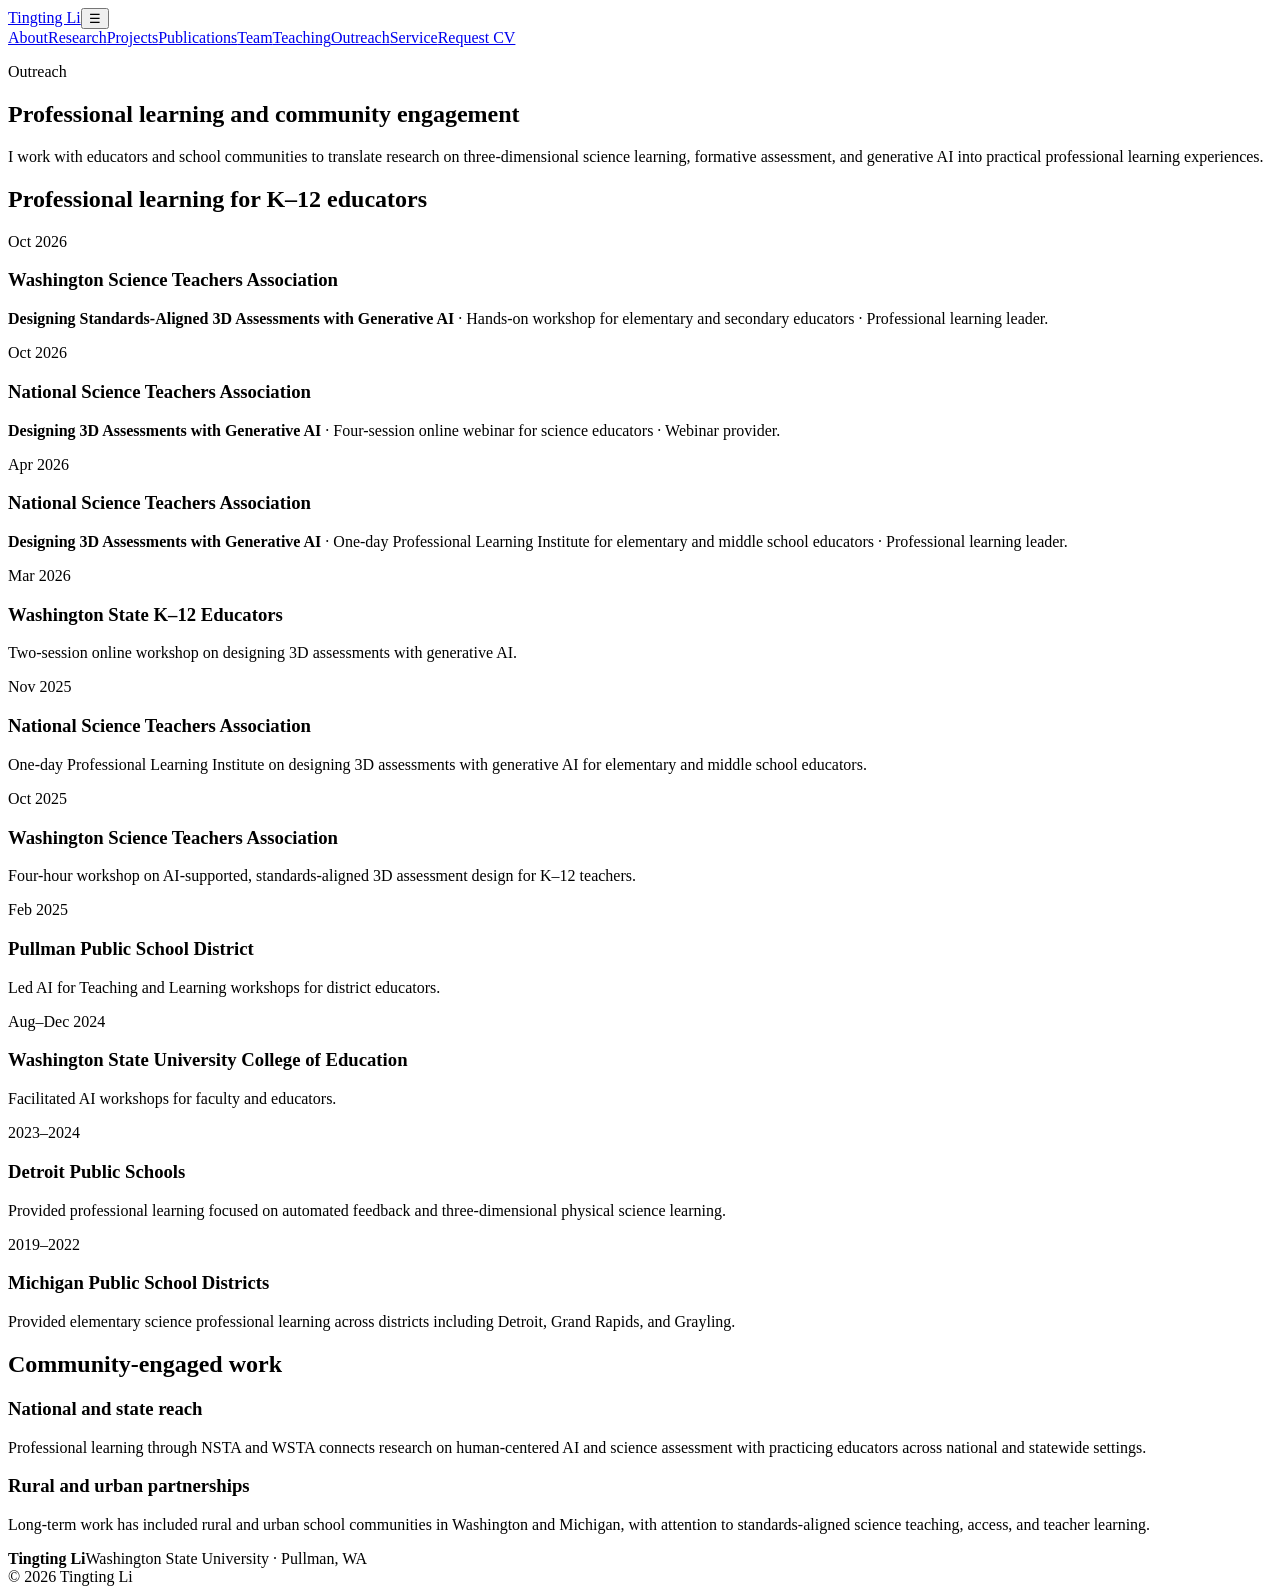
==== outreach.html @ 93d40b84 "Add files via upload Upload academic website" ====
<!doctype html><html lang="en"><head><meta charset="utf-8"><meta name="viewport" content="width=device-width,initial-scale=1"><title>Outreach | Tingting Li</title><link rel="stylesheet" href="assets/css/style.css"></head><body><header class="site-header"><div class="nav-wrap"><a class="brand" href="index.html">Tingting Li</a><button class="menu-btn" onclick="document.body.classList.toggle('nav-open')">☰</button><nav class="nav"><a href="index.html">About</a><a href="research.html">Research</a><a href="projects.html">Projects</a><a href="publications.html">Publications</a><a href="team.html">Team</a><a href="teaching.html">Teaching</a><a class="active" href="outreach.html">Outreach</a><a href="service.html">Service</a><a href="mailto:tingting.li1@wsu.edu?subject=CV%20Request&body=Dear%20Dr.%20Li%2C%0A%0AI%20would%20like%20to%20request%20a%20copy%20of%20your%20CV.%0A%0ABest%2C%0A">Request CV</a></nav></div></header><section class="page-hero"><div><p class="kicker">Outreach</p><h1>Professional learning and community engagement</h1><p>I work with educators and school communities to translate research on three-dimensional science learning, formative assessment, and generative AI into practical professional learning experiences.</p></div></section><main class="content">
<h2>Professional learning for K–12 educators</h2><div class="timeline"><article class="timeline-item"><time>Oct 2026</time><div><h3>Washington Science Teachers Association</h3><p><strong>Designing Standards-Aligned 3D Assessments with Generative AI</strong> · Hands-on workshop for elementary and secondary educators · Professional learning leader.</p></div></article><article class="timeline-item"><time>Oct 2026</time><div><h3>National Science Teachers Association</h3><p><strong>Designing 3D Assessments with Generative AI</strong> · Four-session online webinar for science educators · Webinar provider.</p></div></article><article class="timeline-item"><time>Apr 2026</time><div><h3>National Science Teachers Association</h3><p><strong>Designing 3D Assessments with Generative AI</strong> · One-day Professional Learning Institute for elementary and middle school educators · Professional learning leader.</p></div></article><article class="timeline-item"><time>Mar 2026</time><div><h3>Washington State K–12 Educators</h3><p>Two-session online workshop on designing 3D assessments with generative AI.</p></div></article><article class="timeline-item"><time>Nov 2025</time><div><h3>National Science Teachers Association</h3><p>One-day Professional Learning Institute on designing 3D assessments with generative AI for elementary and middle school educators.</p></div></article><article class="timeline-item"><time>Oct 2025</time><div><h3>Washington Science Teachers Association</h3><p>Four-hour workshop on AI-supported, standards-aligned 3D assessment design for K–12 teachers.</p></div></article><article class="timeline-item"><time>Feb 2025</time><div><h3>Pullman Public School District</h3><p>Led AI for Teaching and Learning workshops for district educators.</p></div></article><article class="timeline-item"><time>Aug–Dec 2024</time><div><h3>Washington State University College of Education</h3><p>Facilitated AI workshops for faculty and educators.</p></div></article><article class="timeline-item"><time>2023–2024</time><div><h3>Detroit Public Schools</h3><p>Provided professional learning focused on automated feedback and three-dimensional physical science learning.</p></div></article><article class="timeline-item"><time>2019–2022</time><div><h3>Michigan Public School Districts</h3><p>Provided elementary science professional learning across districts including Detroit, Grand Rapids, and Grayling.</p></div></article></div>
<h2>Community-engaged work</h2><div class="grid two"><article class="card"><h3>National and state reach</h3><p>Professional learning through NSTA and WSTA connects research on human-centered AI and science assessment with practicing educators across national and statewide settings.</p></article><article class="card"><h3>Rural and urban partnerships</h3><p>Long-term work has included rural and urban school communities in Washington and Michigan, with attention to standards-aligned science teaching, access, and teacher learning.</p></article></div>
</main><footer><div class="footer-left"><strong>Tingting Li</strong><span>Washington State University · Pullman, WA</span></div><span>© 2026 Tingting Li</span></footer></body></html>
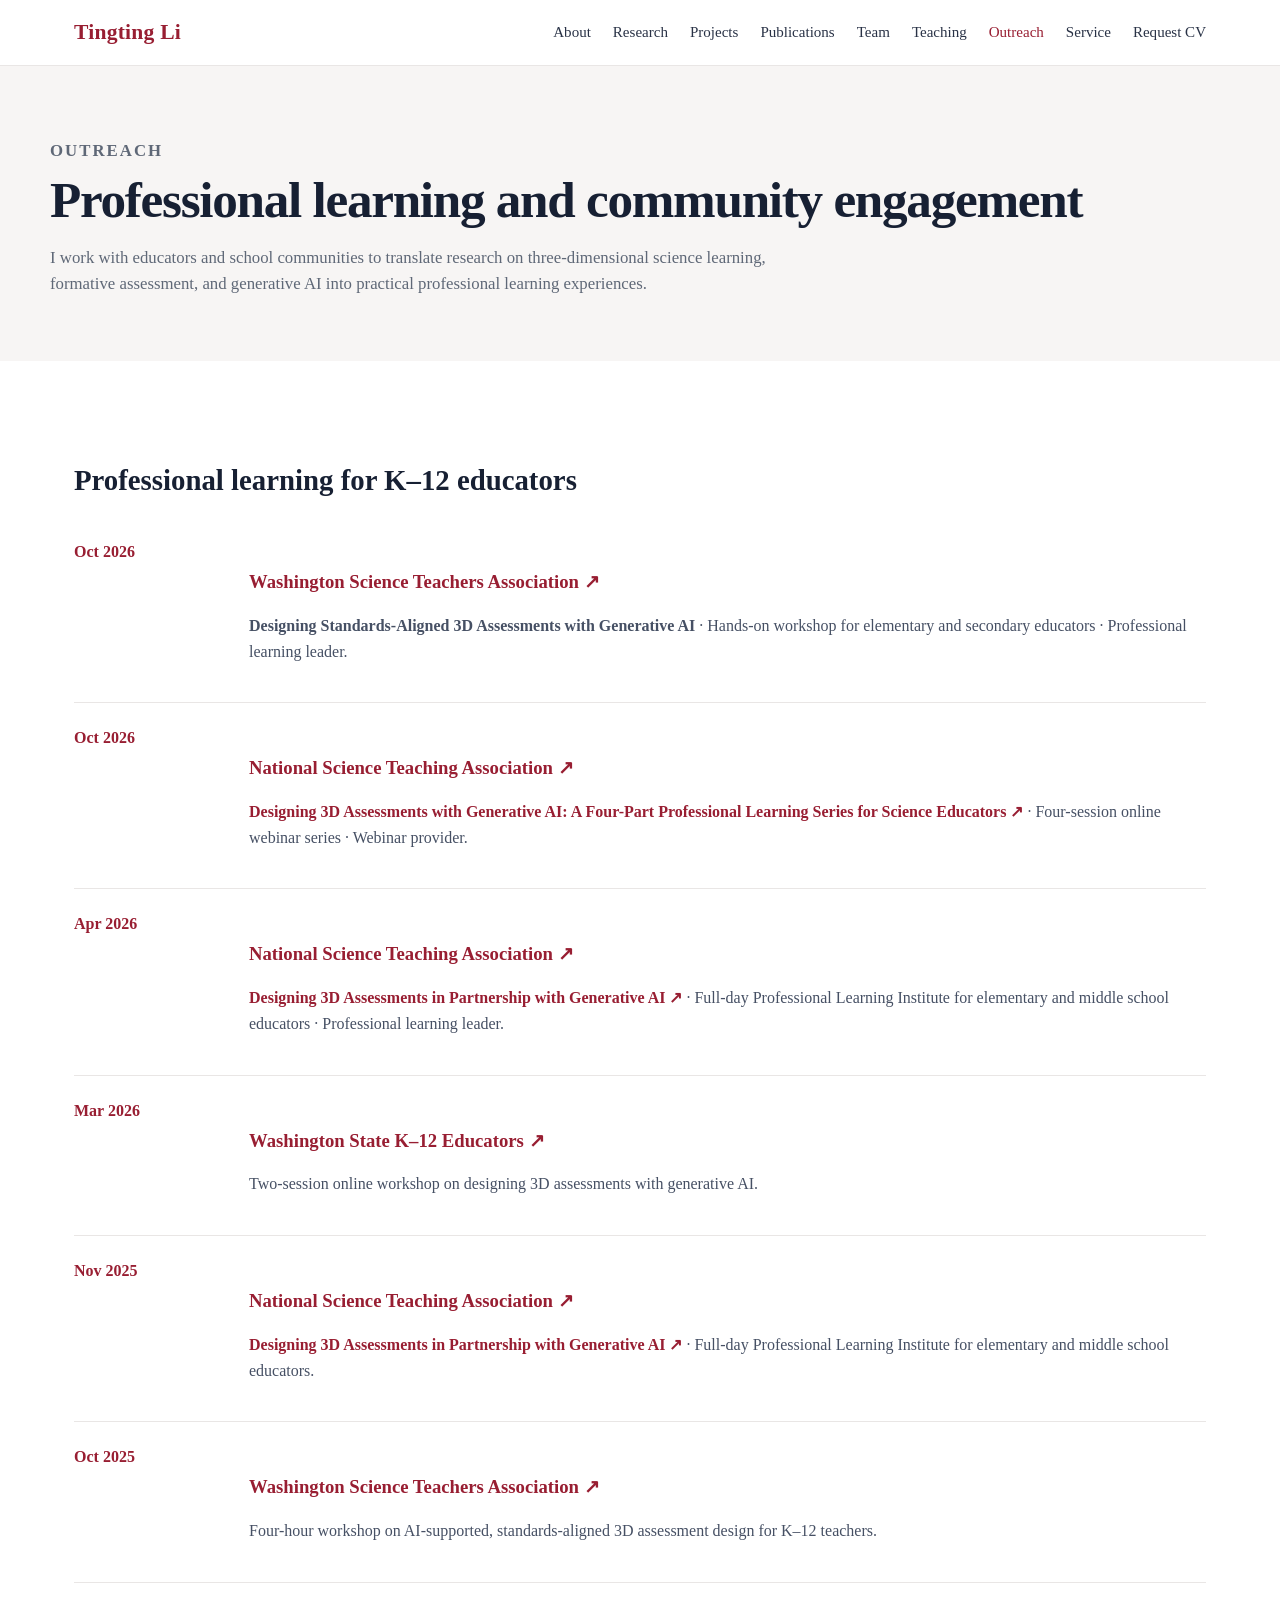
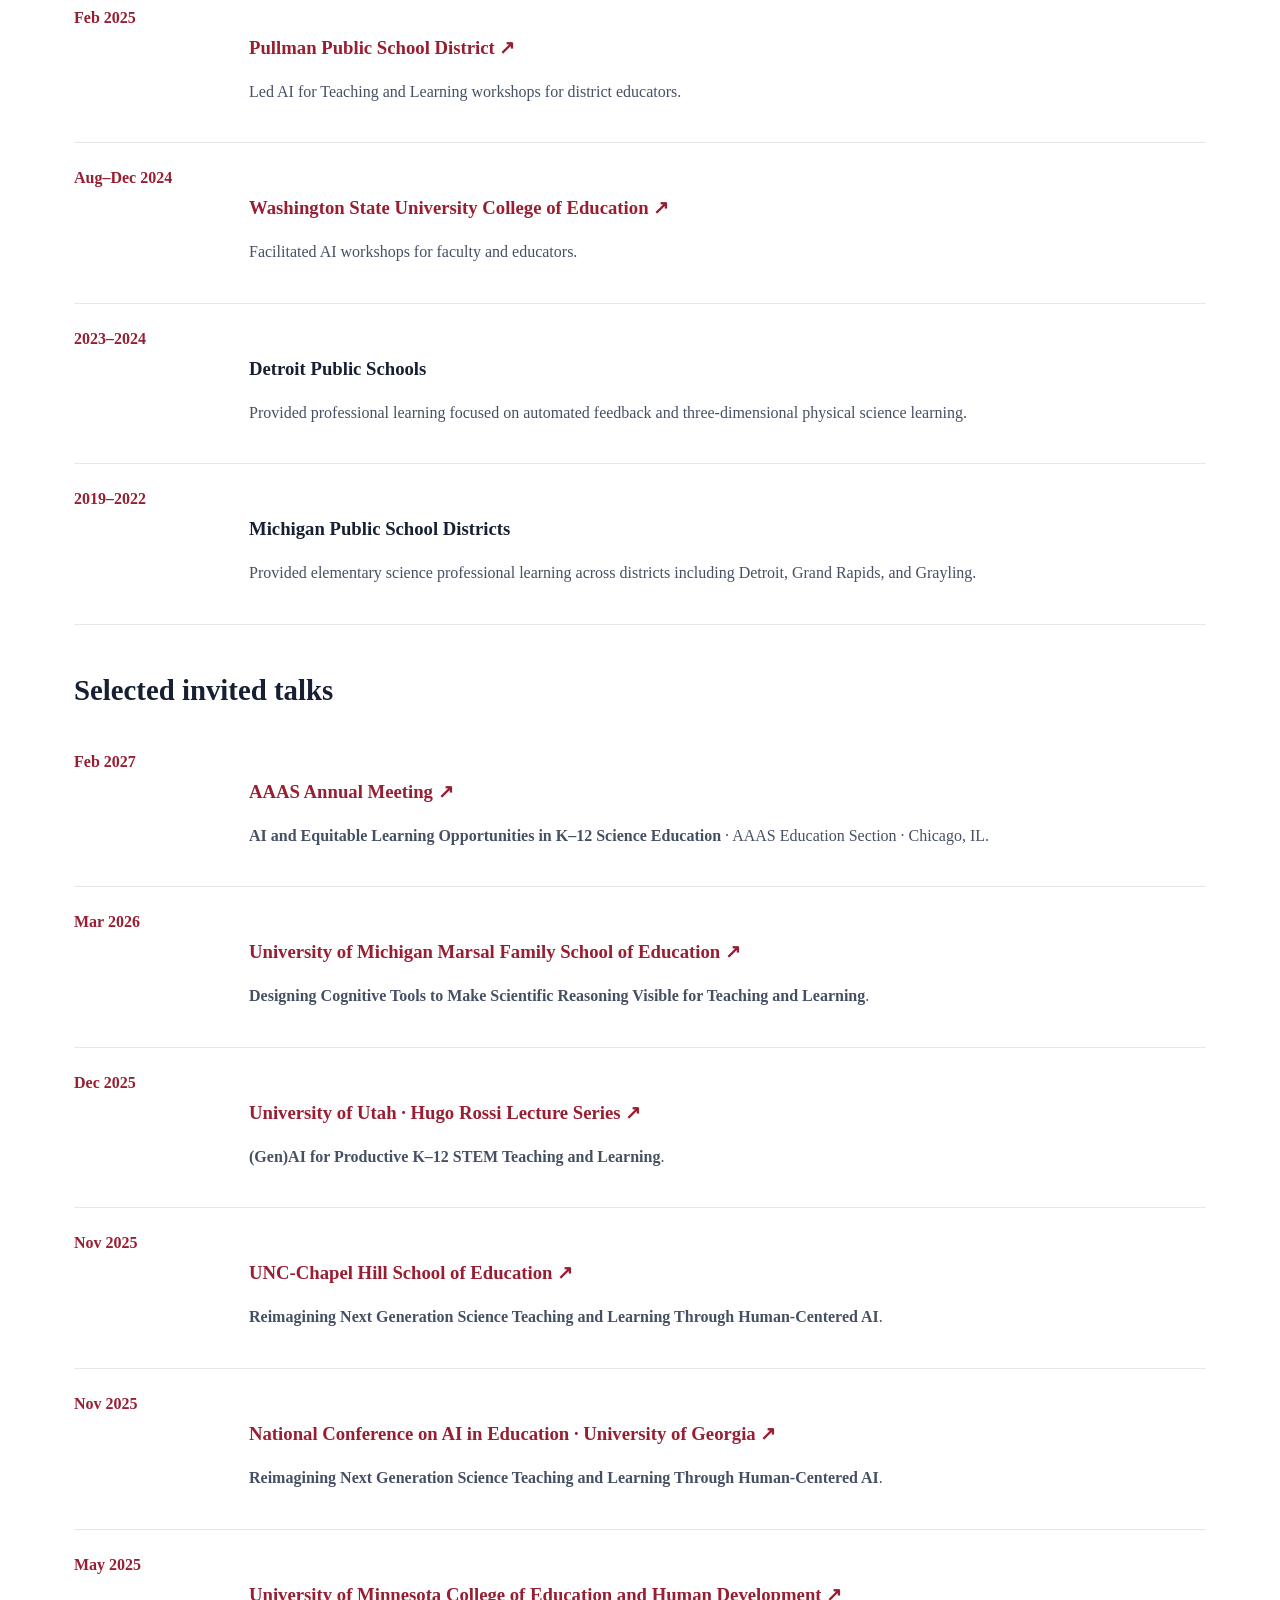
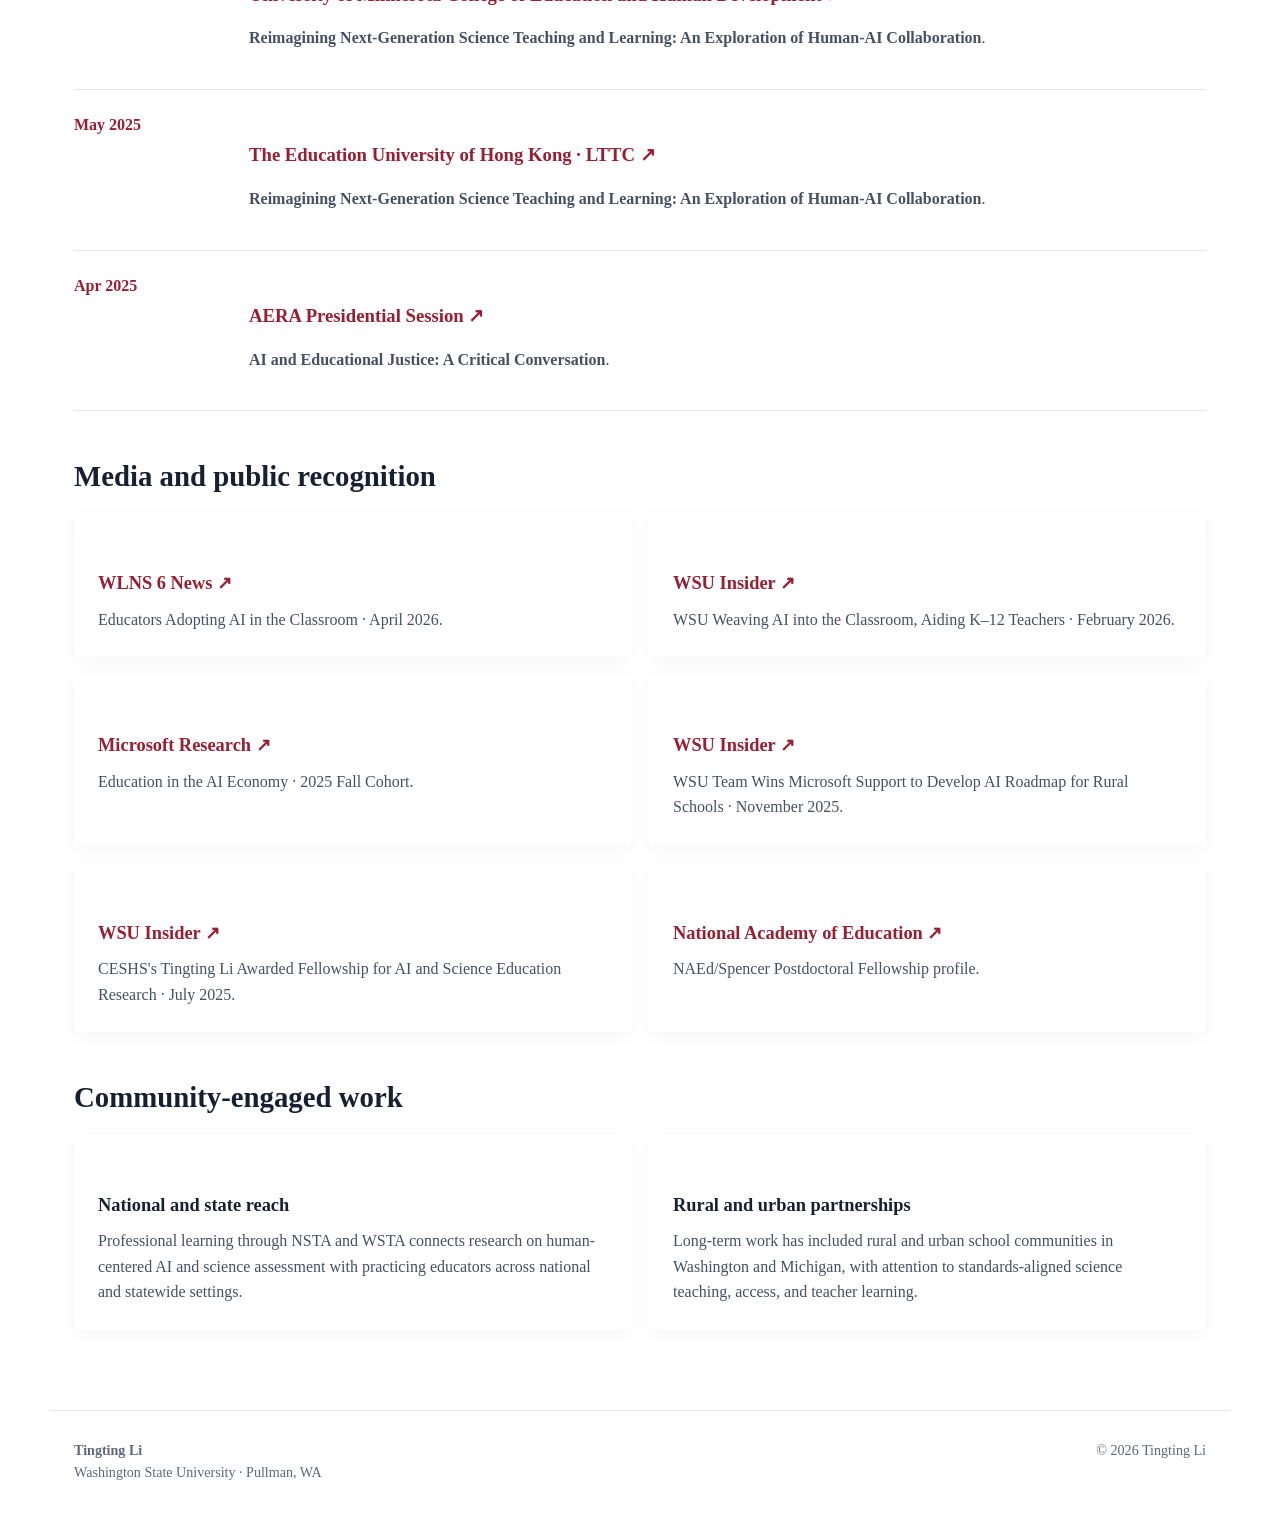
==== commit 1d499a19: "Add files via upload" ====
--- a/outreach.html
+++ b/outreach.html
@@ -1,4 +1,40 @@
 <!doctype html><html lang="en"><head><meta charset="utf-8"><meta name="viewport" content="width=device-width,initial-scale=1"><title>Outreach | Tingting Li</title><link rel="stylesheet" href="assets/css/style.css"></head><body><header class="site-header"><div class="nav-wrap"><a class="brand" href="index.html">Tingting Li</a><button class="menu-btn" onclick="document.body.classList.toggle('nav-open')">☰</button><nav class="nav"><a href="index.html">About</a><a href="research.html">Research</a><a href="projects.html">Projects</a><a href="publications.html">Publications</a><a href="team.html">Team</a><a href="teaching.html">Teaching</a><a class="active" href="outreach.html">Outreach</a><a href="service.html">Service</a><a href="mailto:tingting.li1@wsu.edu?subject=CV%20Request&body=Dear%20Dr.%20Li%2C%0A%0AI%20would%20like%20to%20request%20a%20copy%20of%20your%20CV.%0A%0ABest%2C%0A">Request CV</a></nav></div></header><section class="page-hero"><div><p class="kicker">Outreach</p><h1>Professional learning and community engagement</h1><p>I work with educators and school communities to translate research on three-dimensional science learning, formative assessment, and generative AI into practical professional learning experiences.</p></div></section><main class="content">
-<h2>Professional learning for K–12 educators</h2><div class="timeline"><article class="timeline-item"><time>Oct 2026</time><div><h3>Washington Science Teachers Association</h3><p><strong>Designing Standards-Aligned 3D Assessments with Generative AI</strong> · Hands-on workshop for elementary and secondary educators · Professional learning leader.</p></div></article><article class="timeline-item"><time>Oct 2026</time><div><h3>National Science Teachers Association</h3><p><strong>Designing 3D Assessments with Generative AI</strong> · Four-session online webinar for science educators · Webinar provider.</p></div></article><article class="timeline-item"><time>Apr 2026</time><div><h3>National Science Teachers Association</h3><p><strong>Designing 3D Assessments with Generative AI</strong> · One-day Professional Learning Institute for elementary and middle school educators · Professional learning leader.</p></div></article><article class="timeline-item"><time>Mar 2026</time><div><h3>Washington State K–12 Educators</h3><p>Two-session online workshop on designing 3D assessments with generative AI.</p></div></article><article class="timeline-item"><time>Nov 2025</time><div><h3>National Science Teachers Association</h3><p>One-day Professional Learning Institute on designing 3D assessments with generative AI for elementary and middle school educators.</p></div></article><article class="timeline-item"><time>Oct 2025</time><div><h3>Washington Science Teachers Association</h3><p>Four-hour workshop on AI-supported, standards-aligned 3D assessment design for K–12 teachers.</p></div></article><article class="timeline-item"><time>Feb 2025</time><div><h3>Pullman Public School District</h3><p>Led AI for Teaching and Learning workshops for district educators.</p></div></article><article class="timeline-item"><time>Aug–Dec 2024</time><div><h3>Washington State University College of Education</h3><p>Facilitated AI workshops for faculty and educators.</p></div></article><article class="timeline-item"><time>2023–2024</time><div><h3>Detroit Public Schools</h3><p>Provided professional learning focused on automated feedback and three-dimensional physical science learning.</p></div></article><article class="timeline-item"><time>2019–2022</time><div><h3>Michigan Public School Districts</h3><p>Provided elementary science professional learning across districts including Detroit, Grand Rapids, and Grayling.</p></div></article></div>
-<h2>Community-engaged work</h2><div class="grid two"><article class="card"><h3>National and state reach</h3><p>Professional learning through NSTA and WSTA connects research on human-centered AI and science assessment with practicing educators across national and statewide settings.</p></article><article class="card"><h3>Rural and urban partnerships</h3><p>Long-term work has included rural and urban school communities in Washington and Michigan, with attention to standards-aligned science teaching, access, and teacher learning.</p></article></div>
+<h2>Professional learning for K–12 educators</h2>
+<div class="timeline">
+<article class="timeline-item"><time>Oct 2026</time><div><h3><a class="ext-link" href="https://www.wsta.net/Events" target="_blank" rel="noopener">Washington Science Teachers Association ↗</a></h3><p><strong>Designing Standards-Aligned 3D Assessments with Generative AI</strong> · Hands-on workshop for elementary and secondary educators · Professional learning leader.</p></div></article>
+<article class="timeline-item"><time>Oct 2026</time><div><h3><a class="ext-link" href="https://www.nsta.org/web-seminar-series" target="_blank" rel="noopener">National Science Teaching Association ↗</a></h3><p><strong><a class="ext-link" href="https://www.nsta.org/web-seminar-series" target="_blank" rel="noopener">Designing 3D Assessments with Generative AI: A Four-Part Professional Learning Series for Science Educators ↗</a></strong> · Four-session online webinar series · Webinar provider.</p></div></article>
+<article class="timeline-item"><time>Apr 2026</time><div><h3><a class="ext-link" href="https://www.nsta.org/national-conference-science-education-anaheim-2026-professional-learning-institute-7" target="_blank" rel="noopener">National Science Teaching Association ↗</a></h3><p><strong><a class="ext-link" href="https://www.nsta.org/national-conference-science-education-anaheim-2026-professional-learning-institute-7" target="_blank" rel="noopener">Designing 3D Assessments in Partnership with Generative AI ↗</a></strong> · Full-day Professional Learning Institute for elementary and middle school educators · Professional learning leader.</p></div></article>
+<article class="timeline-item"><time>Mar 2026</time><div><h3><a class="ext-link" href="https://labs.wsu.edu/caire/teacher-ai-literacy-project/" target="_blank" rel="noopener">Washington State K–12 Educators ↗</a></h3><p>Two-session online workshop on designing 3D assessments with generative AI.</p></div></article>
+<article class="timeline-item"><time>Nov 2025</time><div><h3><a class="ext-link" href="https://www.nsta.org/national-conference-science-education-minneapolis-2025-professional-learning-institute-5" target="_blank" rel="noopener">National Science Teaching Association ↗</a></h3><p><strong><a class="ext-link" href="https://www.nsta.org/national-conference-science-education-minneapolis-2025-professional-learning-institute-5" target="_blank" rel="noopener">Designing 3D Assessments in Partnership with Generative AI ↗</a></strong> · Full-day Professional Learning Institute for elementary and middle school educators.</p></div></article>
+<article class="timeline-item"><time>Oct 2025</time><div><h3><a class="ext-link" href="https://www.wsta.net/" target="_blank" rel="noopener">Washington Science Teachers Association ↗</a></h3><p>Four-hour workshop on AI-supported, standards-aligned 3D assessment design for K–12 teachers.</p></div></article>
+<article class="timeline-item"><time>Feb 2025</time><div><h3><a class="ext-link" href="https://labs.wsu.edu/caire/teacher-ai-literacy-project/" target="_blank" rel="noopener">Pullman Public School District ↗</a></h3><p>Led AI for Teaching and Learning workshops for district educators.</p></div></article>
+<article class="timeline-item"><time>Aug–Dec 2024</time><div><h3><a class="ext-link" href="https://ceshs.wsu.edu/" target="_blank" rel="noopener">Washington State University College of Education ↗</a></h3><p>Facilitated AI workshops for faculty and educators.</p></div></article>
+<article class="timeline-item"><time>2023–2024</time><div><h3>Detroit Public Schools</h3><p>Provided professional learning focused on automated feedback and three-dimensional physical science learning.</p></div></article>
+<article class="timeline-item"><time>2019–2022</time><div><h3>Michigan Public School Districts</h3><p>Provided elementary science professional learning across districts including Detroit, Grand Rapids, and Grayling.</p></div></article>
+</div>
+
+<h2>Selected invited talks</h2>
+<div class="timeline">
+<article class="timeline-item"><time>Feb 2027</time><div><h3><a class="ext-link" href="https://meetings.aaas.org/" target="_blank" rel="noopener">AAAS Annual Meeting ↗</a></h3><p><strong>AI and Equitable Learning Opportunities in K–12 Science Education</strong> · AAAS Education Section · Chicago, IL.</p></div></article>
+<article class="timeline-item"><time>Mar 2026</time><div><h3><a class="ext-link" href="https://marsal.umich.edu/" target="_blank" rel="noopener">University of Michigan Marsal Family School of Education ↗</a></h3><p><strong>Designing Cognitive Tools to Make Scientific Reasoning Visible for Teaching and Learning</strong>.</p></div></article>
+<article class="timeline-item"><time>Dec 2025</time><div><h3><a class="ext-link" href="https://www.trumba.com/events-calendar/ut/salt-lake-city/uu-metallurgical-engineering" target="_blank" rel="noopener">University of Utah · Hugo Rossi Lecture Series ↗</a></h3><p><strong>(Gen)AI for Productive K–12 STEM Teaching and Learning</strong>.</p></div></article>
+<article class="timeline-item"><time>Nov 2025</time><div><h3><a class="ext-link" href="https://ed.unc.edu/" target="_blank" rel="noopener">UNC-Chapel Hill School of Education ↗</a></h3><p><strong>Reimagining Next Generation Science Teaching and Learning Through Human-Centered AI</strong>.</p></div></article>
+<article class="timeline-item"><time>Nov 2025</time><div><h3><a class="ext-link" href="https://coe.uga.edu/" target="_blank" rel="noopener">National Conference on AI in Education · University of Georgia ↗</a></h3><p><strong>Reimagining Next Generation Science Teaching and Learning Through Human-Centered AI</strong>.</p></div></article>
+<article class="timeline-item"><time>May 2025</time><div><h3><a class="ext-link" href="https://www.cehd.umn.edu/" target="_blank" rel="noopener">University of Minnesota College of Education and Human Development ↗</a></h3><p><strong>Reimagining Next-Generation Science Teaching and Learning: An Exploration of Human-AI Collaboration</strong>.</p></div></article>
+<article class="timeline-item"><time>May 2025</time><div><h3><a class="ext-link" href="https://lttc.eduhk.hk/" target="_blank" rel="noopener">The Education University of Hong Kong · LTTC ↗</a></h3><p><strong>Reimagining Next-Generation Science Teaching and Learning: An Exploration of Human-AI Collaboration</strong>.</p></div></article>
+<article class="timeline-item"><time>Apr 2025</time><div><h3><a class="ext-link" href="https://www.aera.net/Events-Meetings/AERA-2025-Annual-Meeting/Program-Information/Presidential-Sessions" target="_blank" rel="noopener">AERA Presidential Session ↗</a></h3><p><strong>AI and Educational Justice: A Critical Conversation</strong>.</p></div></article>
+</div>
+
+<h2>Media and public recognition</h2>
+<div class="grid two">
+<article class="card"><h3><a class="ext-link" href="https://www.wlns.com/top-stories/educators-adopting-ai-in-the-classroom/" target="_blank" rel="noopener">WLNS 6 News ↗</a></h3><p>Educators Adopting AI in the Classroom · April 2026.</p></article>
+<article class="card"><h3><a class="ext-link" href="https://news.wsu.edu/news/2026/02/10/wsu-weaving-ai-into-the-classroom-aiding-k-12-teachers/" target="_blank" rel="noopener">WSU Insider ↗</a></h3><p>WSU Weaving AI into the Classroom, Aiding K–12 Teachers · February 2026.</p></article>
+<article class="card"><h3><a class="ext-link" href="https://www.microsoft.com/en-us/research/articles/education-in-the-ai-economy-the-ai-economy-institutes-2025-fall-cohort/" target="_blank" rel="noopener">Microsoft Research ↗</a></h3><p>Education in the AI Economy · 2025 Fall Cohort.</p></article>
+<article class="card"><h3><a class="ext-link" href="https://news.wsu.edu/news/2025/11/18/wsu-team-wins-microsoft-support-to-develop-ai-roadmap-for-rural-schools/" target="_blank" rel="noopener">WSU Insider ↗</a></h3><p>WSU Team Wins Microsoft Support to Develop AI Roadmap for Rural Schools · November 2025.</p></article>
+<article class="card"><h3><a class="ext-link" href="https://news.wsu.edu/news/2025/07/01/ceshs-tingting-li-awarded-fellowship-for-ai-and-science-ed-research/" target="_blank" rel="noopener">WSU Insider ↗</a></h3><p>CESHS's Tingting Li Awarded Fellowship for AI and Science Education Research · July 2025.</p></article>
+<article class="card"><h3><a class="ext-link" href="https://naeducation.org/awardee/tingting-li/" target="_blank" rel="noopener">National Academy of Education ↗</a></h3><p>NAEd/Spencer Postdoctoral Fellowship profile.</p></article>
+</div>
+
+<h2>Community-engaged work</h2>
+<div class="grid two"><article class="card"><h3>National and state reach</h3><p>Professional learning through NSTA and WSTA connects research on human-centered AI and science assessment with practicing educators across national and statewide settings.</p></article><article class="card"><h3>Rural and urban partnerships</h3><p>Long-term work has included rural and urban school communities in Washington and Michigan, with attention to standards-aligned science teaching, access, and teacher learning.</p></article></div>
 </main><footer><div class="footer-left"><strong>Tingting Li</strong><span>Washington State University · Pullman, WA</span></div><span>© 2026 Tingting Li</span></footer></body></html>
--- a/assets/css/style.css
+++ b/assets/css/style.css
@@ -0,0 +1,23 @@
+:root{--crimson:#981e32;--crimson-dark:#761526;--ink:#172033;--muted:#5f6877;--line:#e9e6e5;--soft:#f7f5f4;--white:#fff;--max:1180px}*{box-sizing:border-box}html{scroll-behavior:smooth}body{margin:0;font-family:"Times New Roman",Times,serif;color:var(--ink);background:#fff;line-height:1.6}a{color:inherit}.site-header{position:sticky;top:0;z-index:20;background:rgba(255,255,255,.96);border-bottom:1px solid var(--line);backdrop-filter:blur(10px)}.nav-wrap{max-width:var(--max);margin:auto;padding:15px 24px;display:flex;align-items:center;justify-content:space-between}.brand{text-decoration:none;font-size:1.35rem;font-weight:800;color:var(--crimson)}.nav{display:flex;gap:22px;align-items:center}.nav a{text-decoration:none;font-size:.94rem;color:#293246}.nav a:hover,.nav a.active{color:var(--crimson)}.menu-btn{display:none;border:0;background:none;font-size:1.5rem}.hero{padding:78px 24px 68px;background:linear-gradient(180deg,#fff 0,#fbf8f7 100%)}.hero-inner{max-width:var(--max);margin:auto;display:grid;grid-template-columns:320px 1fr;gap:58px;align-items:center}.portrait img{width:100%;aspect-ratio:4/5;object-fit:cover;border-radius:6px;box-shadow:0 18px 40px rgba(31,37,52,.10)}.eyebrow,.kicker{margin:0 0 8px;text-transform:uppercase;letter-spacing:.12em;font-size:.76rem;font-weight:800;color:var(--crimson)}h1{font-size:clamp(2.8rem,5vw,4.6rem);line-height:1.02;margin:0 0 18px;letter-spacing:-.045em}.role{font-size:1.25rem;line-height:1.45;margin:0 0 22px}.lead{font-size:1.08rem;color:#465064;max-width:780px}.link-row{display:flex;flex-wrap:wrap;gap:10px;margin-top:28px}.chip,.button{display:inline-flex;align-items:center;padding:10px 16px;border:1px solid #d7d2d0;border-radius:999px;text-decoration:none;font-weight:700;font-size:.9rem;background:white}.chip:hover,.button:hover{border-color:var(--crimson);color:var(--crimson)}.section{max-width:var(--max);margin:auto;padding:74px 24px}.section.alt{max-width:none;background:var(--soft)}.section.alt>*{max-width:var(--max);margin-left:auto;margin-right:auto}.section-head{display:grid;grid-template-columns:1.25fr .75fr;gap:60px;align-items:end;margin-bottom:32px}.section h2,.page-hero h1{font-size:clamp(2rem,4vw,3.2rem);line-height:1.08;letter-spacing:-.035em;margin:0}.section-intro{margin:0;color:var(--muted)}.grid{display:grid;gap:18px}.grid.four{grid-template-columns:repeat(4,1fr)}.grid.three{grid-template-columns:repeat(3,1fr)}.grid.two{grid-template-columns:repeat(2,1fr)}.card,.project,.media-card{background:#fff;border-top:3px solid transparent;padding:25px 24px;box-shadow:0 4px 18px rgba(31,37,52,.04)}.card:hover,.project:hover{border-top-color:var(--crimson)}.card .num{font-size:.78rem;font-weight:800;color:var(--crimson)}.card h3,.project h3,.media-card h3{margin:10px 0 8px;font-size:1.15rem}.card p,.project p,.media-card p{margin:0;color:var(--muted)}.stats{margin-top:30px;display:grid;grid-template-columns:repeat(4,1fr);border-top:1px solid var(--line);border-bottom:1px solid var(--line)}.stat{padding:28px 20px}.stat strong{display:block;font-size:2rem;color:var(--crimson)}.stat span{font-size:.9rem;color:var(--muted)}.project{border:1px solid var(--line);box-shadow:none}.tag{font-size:.75rem;text-transform:uppercase;letter-spacing:.08em;font-weight:800;color:var(--crimson)}.project-meta{font-weight:800;color:var(--ink)!important;margin-bottom:8px!important}.project a,.text-link{display:inline-block;margin-top:18px;color:var(--crimson);font-weight:800;text-decoration:none}.split{display:grid;grid-template-columns:1fr 1fr;gap:70px}.news-item{display:grid;grid-template-columns:105px 1fr;gap:20px;padding:16px 0;border-bottom:1px solid var(--line)}.news-item time{font-weight:800;color:var(--crimson)}.news-item p{margin:0}.pub{display:grid;grid-template-columns:76px 1fr;gap:18px;padding:16px 0;border-bottom:1px solid var(--line)}.pub .year{font-weight:800;color:var(--crimson)}.pub h3{font-size:1rem;margin:0 0 5px}.pub p{margin:0;color:var(--muted)}.contact{max-width:var(--max);margin:0 auto 70px;padding:40px 24px;border-top:1px solid var(--line);display:flex;justify-content:space-between;gap:40px;align-items:center}.contact h2{margin:0 0 8px;font-size:2rem}.contact p{max-width:700px;color:var(--muted)}.contact-btn{background:var(--crimson);color:white;text-decoration:none;padding:13px 20px;border-radius:999px;font-weight:800}.page-hero{padding:72px 24px 46px;background:var(--soft)}.page-hero>div{max-width:var(--max);margin:auto}.page-hero p{max-width:760px;color:var(--muted);font-size:1.05rem}.content{max-width:var(--max);margin:auto;padding:54px 24px 80px}.content h2{font-size:1.8rem;margin:42px 0 14px}.content h3{margin:28px 0 8px}.content p,.content li{color:#465064}.timeline{display:grid;gap:0}.timeline-item{display:grid;grid-template-columns:150px 1fr;gap:25px;padding:22px 0;border-bottom:1px solid var(--line)}.timeline-item time{font-weight:800;color:var(--crimson)}.pub-list article{padding:20px 0;border-bottom:1px solid var(--line)}.pub-list h3{margin:0 0 8px;font-size:1.05rem}.pub-list p{margin:0}.team-grid{display:grid;grid-template-columns:repeat(3,1fr);gap:18px}.person{padding:24px;border:1px solid var(--line);background:#fff}.person h3{margin:0 0 6px}.person p{margin:0;color:var(--muted)}footer{border-top:1px solid var(--line);max-width:var(--max);margin:auto;padding:28px 24px 40px;display:flex;justify-content:space-between;gap:30px;color:var(--muted);font-size:.88rem}.footer-left{display:flex;flex-direction:column} @media(max-width:900px){.nav{display:none}.menu-btn{display:block}.nav-open .nav{display:flex;position:absolute;top:62px;left:0;right:0;padding:20px 24px;background:white;border-bottom:1px solid var(--line);flex-direction:column;align-items:flex-start}.hero-inner{grid-template-columns:1fr}.portrait{max-width:280px}.grid.four,.grid.three,.stats,.team-grid{grid-template-columns:repeat(2,1fr)}.section-head,.split{grid-template-columns:1fr;gap:28px}}@media(max-width:620px){.grid.four,.grid.three,.grid.two,.stats,.team-grid{grid-template-columns:1fr}.hero{padding-top:44px}.news-item,.pub,.timeline-item{grid-template-columns:1fr;gap:6px}.contact,footer{flex-direction:column;align-items:flex-start}h1{font-size:2.65rem}}
+
+/* Final version: Scholar metrics and CV-request controls */
+.scholar-panel{margin-top:28px;padding:26px 28px;border:1px solid var(--line);border-radius:18px;background:linear-gradient(135deg,#fff 0%,#fbf6f7 100%)}
+.scholar-metrics{display:grid;grid-template-columns:repeat(3,minmax(0,1fr));gap:18px;max-width:620px}
+.scholar-metrics>div{display:flex;flex-direction:column;gap:4px}
+.scholar-metrics strong{font-size:2rem;line-height:1;color:var(--crimson)}
+.scholar-metrics span{font-size:.92rem;color:var(--muted)}
+.scholar-note{margin-top:17px;font-size:.9rem;color:var(--muted)}
+.scholar-note a{font-weight:700}
+.action-row{display:flex;gap:12px;flex-wrap:wrap;margin-top:30px}
+.button.secondary{background:#fff;color:var(--crimson);border:1px solid var(--crimson)}
+@media(max-width:640px){.scholar-metrics{grid-template-columns:repeat(3,1fr);gap:8px}.scholar-metrics strong{font-size:1.55rem}.scholar-panel{padding:20px 16px}}
+
+/* Typography refinement: Georgia for display/UI emphasis, Times New Roman for body copy */
+body{font-family:"Times New Roman",Times,serif}
+.brand,.nav a,.menu-btn,h1,h2,h3,.eyebrow,.kicker,.chip,.button,.contact-btn,.tag,.stat strong,.stat span,.news-item time,.pub .year,.timeline-item time,.scholar-metrics strong,.scholar-metrics span{font-family:Georgia,"Times New Roman",serif}
+.brand{letter-spacing:.01em}
+h1,.section h2,.page-hero h1{letter-spacing:-.025em}
+
+.training-strip{margin-top:2rem;padding:1.4rem 1.6rem;border-top:1px solid #e6e1df;border-bottom:1px solid #e6e1df;max-width:1200px}.training-strip p:last-child{margin:.35rem 0 0;max-width:1000px;line-height:1.75;color:#4f596b}.training-strip strong{color:#182236}
+
+.ext-link{color:var(--crimson);text-decoration:none}.ext-link:hover{text-decoration:underline;text-underline-offset:3px}
